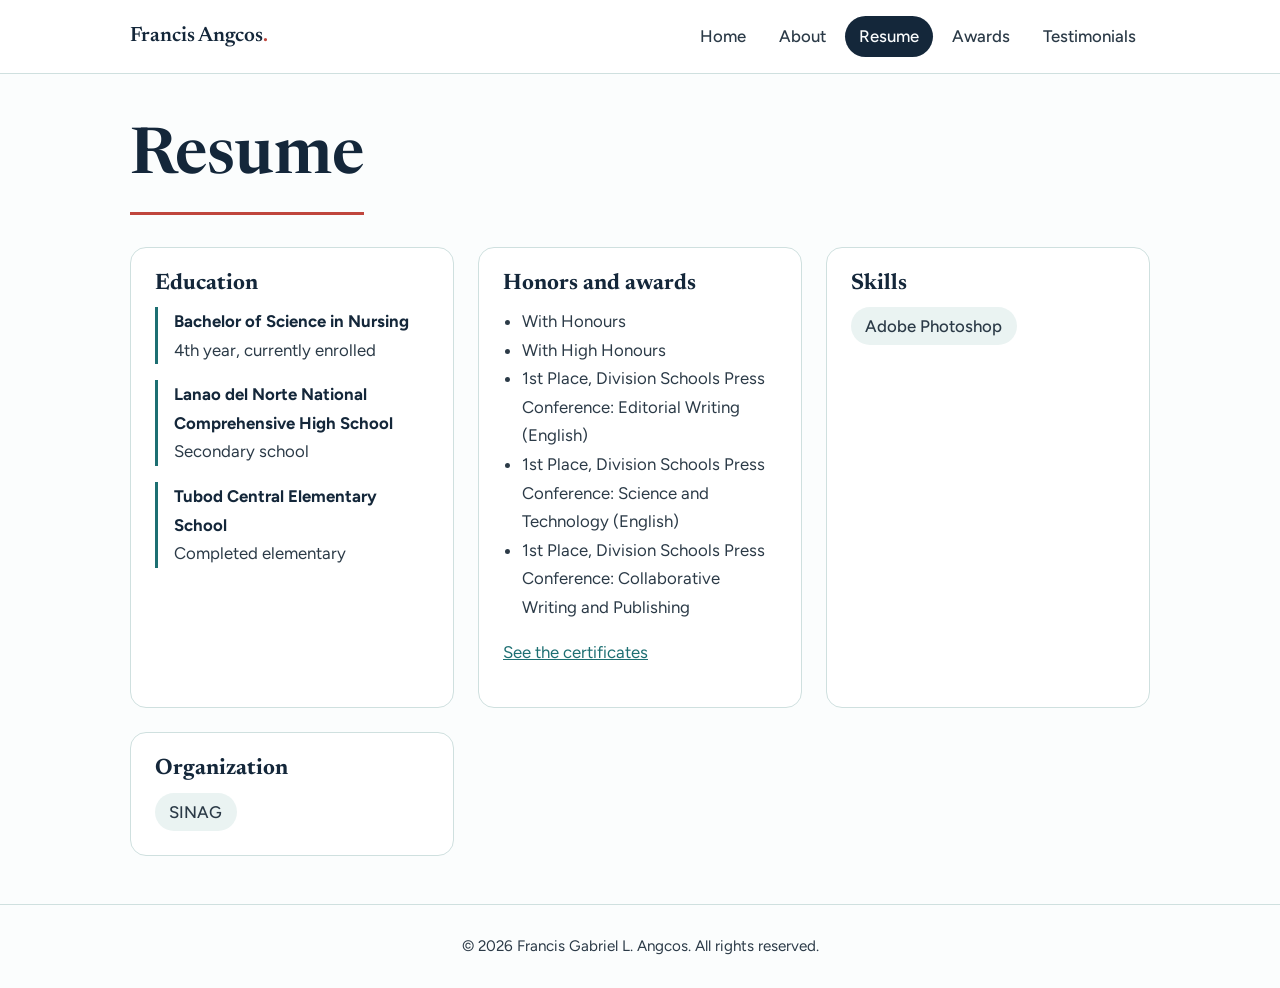
==== resume.html @ b5d1640f "Add files via upload" ====
<!DOCTYPE html>
<html lang="en">
<head>
<meta charset="UTF-8">
<meta name="viewport" content="width=device-width, initial-scale=1">
<title>Resume | Francis Gabriel L. Angcos</title>
<meta name="description" content="Education, skills, organization, and achievements of Francis Gabriel L. Angcos.">
<link rel="preconnect" href="https://fonts.googleapis.com">
<link rel="stylesheet" href="https://fonts.googleapis.com/css2?family=Figtree:wght@400;500;600&family=Newsreader:ital,wght@0,500;0,600;1,400&display=swap">
<link rel="stylesheet" href="style.css">
</head>
<body>
<a class="skip" href="#main">Skip to content</a>
<header>
<div class="bar">
<a class="brand" href="index.html">Francis Angcos<span>.</span></a>
<nav aria-label="Main navigation"><ul><li><a href="index.html">Home</a></li><li><a href="about.html">About</a></li><li><a href="resume.html" aria-current="page">Resume</a></li><li><a href="awards.html">Awards</a></li><li><a href="testimonials.html">Testimonials</a></li></ul></nav>
</div>
</header>
<main id="main">
<h1 class="page-title">Resume</h1>
<div class="grid">
<section class="card"><h2>Education</h2>
<div class="tl"><strong>Bachelor of Science in Nursing</strong><br>4th year, currently enrolled</div>
<div class="tl"><strong>Lanao del Norte National Comprehensive High School</strong><br>Secondary school</div>
<div class="tl"><strong>Tubod Central Elementary School</strong><br>Completed elementary</div></section>
<section class="card"><h2>Honors and awards</h2>
<ul><li>With Honours</li><li>With High Honours</li><li>1st Place, Division Schools Press Conference: Editorial Writing (English)</li><li>1st Place, Division Schools Press Conference: Science and Technology (English)</li><li>1st Place, Division Schools Press Conference: Collaborative Writing and Publishing</li></ul>
<p><a href="awards.html">See the certificates</a></p></section>
<section class="card"><h2>Skills</h2><ul class="tags"><li>Adobe Photoshop</li></ul></section>
<section class="card"><h2>Organization</h2><ul class="tags"><li>SINAG</li></ul></section>
</div>
</main>
<footer class="site">&copy; 2026 Francis Gabriel L. Angcos. All rights reserved.</footer>
</body>
</html>
---- style.css ----
:root{--ink:#14273a;--teal:#1d6f72;--mist:#eaf3f2;--line:#cfe0df;--rose:#c0463d;--bg:#fbfdfd;--text:#2b3a47;--card:#fff}
@media(prefers-color-scheme:dark){:root{--ink:#e8f1f2;--teal:#6cc3c1;--mist:#16262e;--line:#264049;--rose:#ee8a80;--bg:#0f1b22;--text:#c5d3d9;--card:#15252d}}
*{box-sizing:border-box}
html{scroll-behavior:smooth}
body{margin:0;font:1.05rem/1.7 "Figtree",system-ui,sans-serif;color:var(--text);background:var(--bg)}
h1,h2,h3{font-family:"Newsreader",Georgia,serif;color:var(--ink);line-height:1.15;margin:0 0 .6rem}
h1{font-size:clamp(2.4rem,6vw,4rem);font-weight:600}
h2{font-size:1.9rem}h3{font-size:1.25rem}
a{color:var(--teal)}
:focus-visible{outline:3px solid var(--rose);outline-offset:3px}
.skip{position:absolute;left:-999px}.skip:focus{left:1rem;top:1rem;background:var(--card);padding:.5rem}
header{border-bottom:1px solid var(--line);background:var(--card)}
.bar{max-width:1060px;margin:auto;padding:1rem 1.25rem;display:flex;flex-wrap:wrap;gap:.75rem 2rem;align-items:center;justify-content:space-between}
.brand{font:600 1.3rem "Newsreader",Georgia,serif;color:var(--ink);text-decoration:none}
.brand span{color:var(--rose)}
nav ul{list-style:none;display:flex;flex-wrap:wrap;gap:.25rem;margin:0;padding:0}
nav a{display:block;padding:.4rem .9rem;border-radius:999px;text-decoration:none;color:var(--text);font-weight:500;transition:background .2s}
nav a:hover{background:var(--mist)}
nav a[aria-current]{background:var(--ink);color:var(--bg)}
main{max-width:1060px;margin:auto;padding:3rem 1.25rem}
.hero{display:grid;grid-template-columns:1.2fr .8fr;gap:3rem;align-items:center}
.hero .lead{font-size:1.2rem;max-width:34rem}
.nick{color:var(--rose);font-weight:600;margin:0 0 .5rem}
.portrait{position:relative;margin:0}
.portrait::before{content:"";position:absolute;inset:1.2rem -1.2rem -1.2rem 1.2rem;background:var(--teal);border-radius:1.2rem}
.portrait img{position:relative;width:100%;height:auto;border-radius:1.2rem;display:block;aspect-ratio:4/5;object-fit:cover}
.btns{display:flex;gap:.8rem;flex-wrap:wrap;margin-top:1.5rem}
.btn{padding:.7rem 1.4rem;border-radius:.6rem;background:var(--ink);color:var(--bg);text-decoration:none;font-weight:600;transition:transform .2s}
.btn:hover{transform:translateY(-2px)}
.btn.alt{background:none;color:var(--ink);border:2px solid var(--ink)}
.facts{display:grid;grid-template-columns:repeat(auto-fit,minmax(200px,1fr));gap:1rem;margin:4rem 0 0}
.facts div{background:var(--mist);padding:1.1rem 1.3rem;border-radius:.8rem;border-left:5px solid var(--teal)}
.facts dt{font-size:.9rem;color:var(--teal);font-weight:600}.facts dd{margin:0;font-weight:600;color:var(--ink)}
blockquote{margin:3rem 0 0;padding:1.6rem 2rem;background:var(--ink);color:var(--bg);border-radius:1rem;font:italic 1.4rem/1.5 "Newsreader",Georgia,serif}
blockquote footer{font:.95rem "Figtree",sans-serif;opacity:.85;margin-top:.7rem;font-style:normal}
.page-title{margin-bottom:2rem;padding-bottom:1rem;border-bottom:3px solid var(--rose);display:inline-block}
.grid{display:grid;grid-template-columns:repeat(auto-fit,minmax(280px,1fr));gap:1.5rem}
.card{background:var(--card);border:1px solid var(--line);border-radius:1rem;padding:1.5rem}
.card.wide{grid-column:1/-1}
.card h2{font-size:1.4rem}
.card ul{margin:0;padding-left:1.2rem}
.tl{border-left:3px solid var(--teal);padding-left:1rem;margin:0 0 1rem}
.tl strong{color:var(--ink)}
.tags{display:flex;flex-wrap:wrap;gap:.5rem;list-style:none;padding:0!important;margin:0}
.tags li{background:var(--mist);padding:.3rem .9rem;border-radius:999px;font-weight:500}
.quotes{display:grid;gap:1.5rem}
.quotes blockquote{margin:0;background:var(--card);color:var(--text);border:1px solid var(--line);border-left:6px solid var(--rose);font-size:1.25rem}
.quotes cite{display:block;margin-top:.8rem;font:600 .95rem "Figtree",sans-serif;color:var(--teal)}
figure.cert{margin:0;background:var(--card);border:1px solid var(--line);border-radius:1rem;overflow:hidden}
figure.cert img{width:100%;height:auto;display:block}
figure.cert figcaption{padding:1rem 1.3rem}
footer.site{border-top:1px solid var(--line);text-align:center;padding:1.8rem 1rem;font-size:.95rem}
@media(max-width:760px){.hero{grid-template-columns:1fr}.portrait{order:-1;max-width:320px;margin:0 1.2rem 1.2rem 0}main{padding:2rem 1.25rem}}
@media(prefers-reduced-motion:reduce){*{transition:none!important;scroll-behavior:auto!important}}
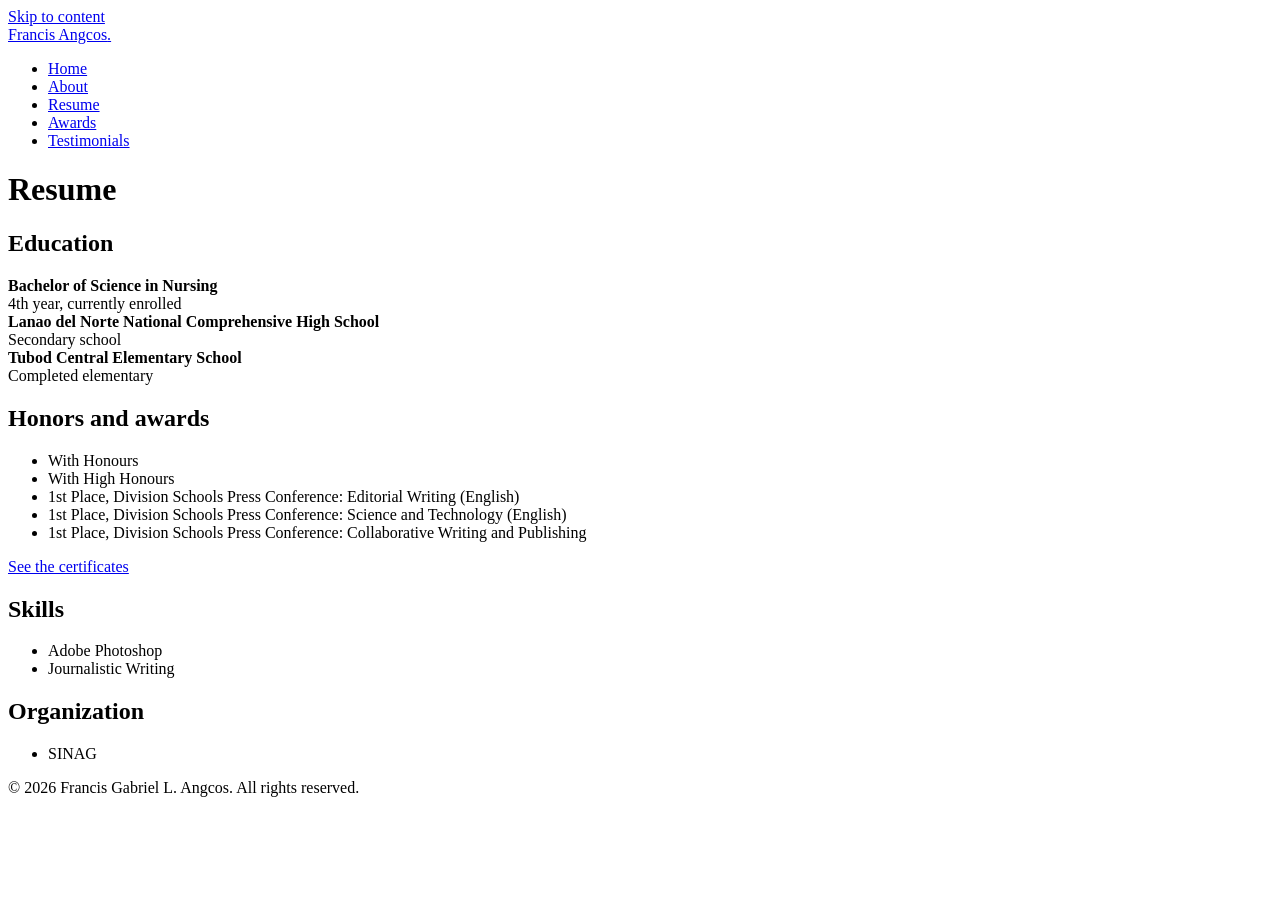
==== commit 70d6020b: "Add files via upload" ====
--- a/resume.html
+++ b/resume.html
@@ -27,7 +27,7 @@
 <section class="card"><h2>Honors and awards</h2>
 <ul><li>With Honours</li><li>With High Honours</li><li>1st Place, Division Schools Press Conference: Editorial Writing (English)</li><li>1st Place, Division Schools Press Conference: Science and Technology (English)</li><li>1st Place, Division Schools Press Conference: Collaborative Writing and Publishing</li></ul>
 <p><a href="awards.html">See the certificates</a></p></section>
-<section class="card"><h2>Skills</h2><ul class="tags"><li>Adobe Photoshop</li></ul></section>
+<section class="card"><h2>Skills</h2><ul class="tags"><li>Adobe Photoshop</li><li>Journalistic Writing</li></ul></section>
 <section class="card"><h2>Organization</h2><ul class="tags"><li>SINAG</li></ul></section>
 </div>
 </main>
